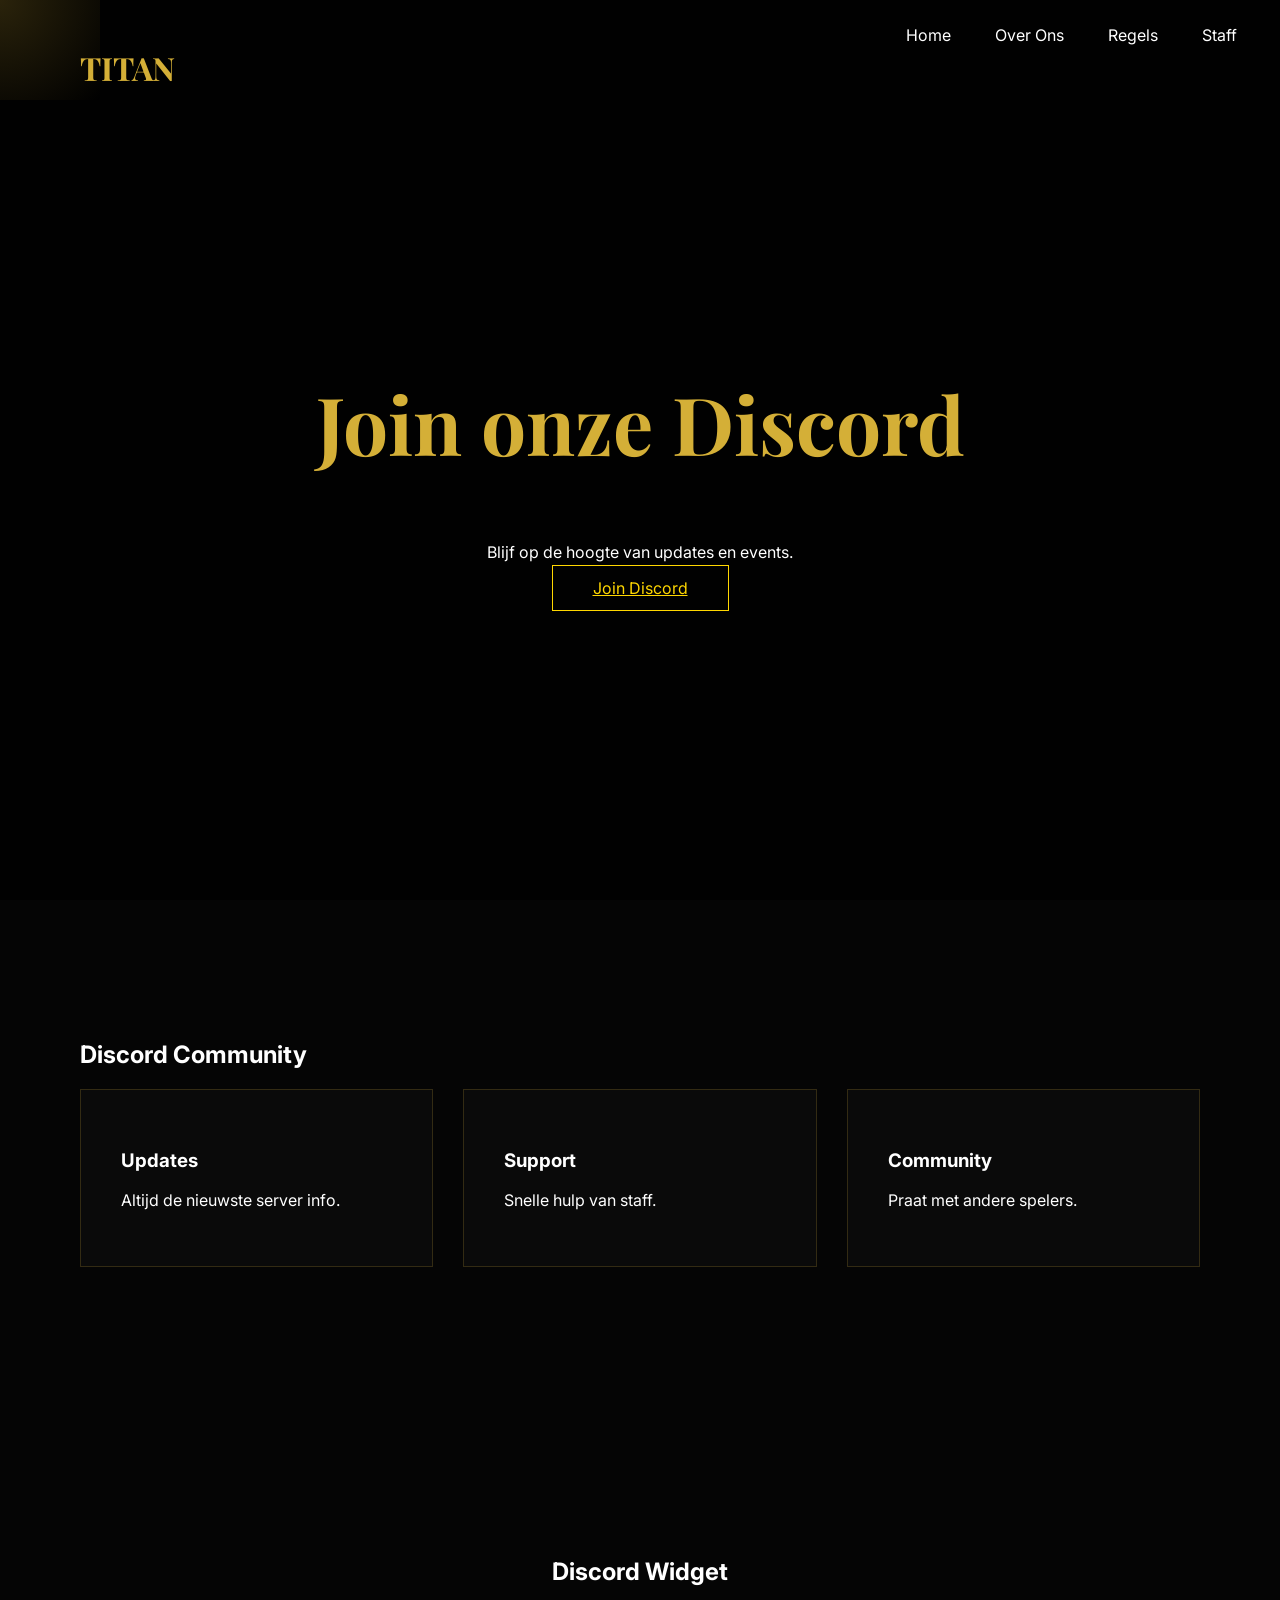
==== discord/index.html @ 6b0da8fe "Create index.html" ====
<!DOCTYPE html>
<html lang="nl">
<head>
  <meta charset="UTF-8">
  <meta name="viewport" content="width=device-width, initial-scale=1.0">
  <title>Discord - Titan Roleplay</title>

  <link rel="stylesheet" href="../css/style.css">
  <link href="https://fonts.googleapis.com/css2?family=Playfair+Display&family=Inter&display=swap" rel="stylesheet">
</head>
<body>

<div class="loader" id="loader">
  <div class="loader-text">TITAN</div>
</div>

<div class="cursor-glow"></div>

<header class="header">
  <h1>TITAN</h1>
  <nav>
    <a href="../">Home</a>
    <a href="../over-ons/">Over Ons</a>
    <a href="/regels/">Regels</a>
    <a href="../staff/">Staff</a>
    <a href="../discord/">Discord</a>
  </nav>
</header>

<section class="hero">
  <div class="overlay"></div>

  <div class="hero-content">
    <h2 class="fade-up">Join onze Discord</h2>
    <p class="fade-up">Blijf op de hoogte van updates en events.</p>

    <a href="https://discord.gg/YOUR_INVITE" target="_blank" class="btn fade-up">
      Join Discord
    </a>
  </div>
</section>

<section class="features">
  <h2 class="section-title fade-up">Discord Community</h2>

  <div class="cards">
    <div class="card fade-up">
      <h3>Updates</h3>
      <p>Altijd de nieuwste server info.</p>
    </div>

    <div class="card fade-up">
      <h3>Support</h3>
      <p>Snelle hulp van staff.</p>
    </div>

    <div class="card fade-up">
      <h3>Community</h3>
      <p>Praat met andere spelers.</p>
    </div>
  </div>
</section>

<section class="join fade-up">
  <h2>Discord Widget</h2>

  <iframe 
    src="https://discord.com/widget?id=YOUR_SERVER_ID&theme=dark"
    width="350"
    height="500"
    allowtransparency="true"
    frameborder="0">
  </iframe>

</section>

<script src="../js/script.js"></script>
</body>
</html>
---- css/style.css ----
body {
margin: 0;
font-family: 'Inter', sans-serif;
background: #050505;
color: white;
overflow-x: hidden;
}

/* LOADER */
.loader {
position: fixed;
width: 100%;
height: 100%;
background: black;
display: flex;
justify-content: center;
align-items: center;
z-index: 9999;
}

.loader-text {
color: gold;
font-size: 40px;
letter-spacing: 10px;
animation: pulse 2s infinite;
}

/* CURSOR GLOW */
.cursor-glow {
position: fixed;
width: 200px;
height: 200px;
background: radial-gradient(circle, rgba(212,175,55,0.2), transparent);
pointer-events: none;
transform: translate(-50%, -50%);
z-index: 999;
}

/* HEADER */
.header {
display: flex;
justify-content: space-between;
padding: 25px 80px;
position: absolute;
width: 100%;
z-index: 10;
}

.header h1 {
color: #d4af37;
font-family: 'Playfair Display';
}

/* NAV */
nav a {
margin: 0 20px;
color: white;
text-decoration: none;
position: relative;
}

nav a::after {
content: "";
position: absolute;
width: 0;
height: 1px;
background: gold;
bottom: -5px;
left: 0;
transition: 0.3s;
}

nav a:hover::after {
width: 100%;
}

/* HERO */
.hero {
height: 100vh;
position: relative;
display: flex;
align-items: center;
justify-content: center;
}

.bg-video {
position: absolute;
width: 100%;
height: 100%;
object-fit: cover;
}

.overlay {
position: absolute;
width: 100%;
height: 100%;
background: rgba(0,0,0,0.75);
}

.hero-content {
position: relative;
text-align: center;
}

.hero h2 {
font-size: 80px;
color: #d4af37;
font-family: 'Playfair Display';
}

/* BUTTON */
.btn {
margin-top: 20px;
padding: 12px 40px;
border: 1px solid gold;
color: gold;
background: transparent;
cursor: pointer;
transition: 0.3s;
}

.btn:hover {
background: gold;
color: black;
}

/* FEATURES */
.features {
padding: 120px 80px;
}

.cards {
display: flex;
gap: 30px;
}

.card {
flex: 1;
padding: 40px;
background: rgba(255,255,255,0.02);
border: 1px solid rgba(212,175,55,0.2);
transition: 0.3s;
}

.card:hover {
border-color: gold;
transform: translateY(-10px);
}

/* STATS */
.stats {
display: flex;
justify-content: center;
gap: 80px;
padding: 100px;
}

.stat h3 {
font-size: 50px;
color: gold;
}

/* JOIN */
.join {
text-align: center;
padding: 150px;
}

/* ANIMATIONS */
.fade-up {
opacity: 0;
transform: translateY(40px);
transition: all 1s ease;
}

.fade-up.show {
opacity: 1;
transform: translateY(0);
}
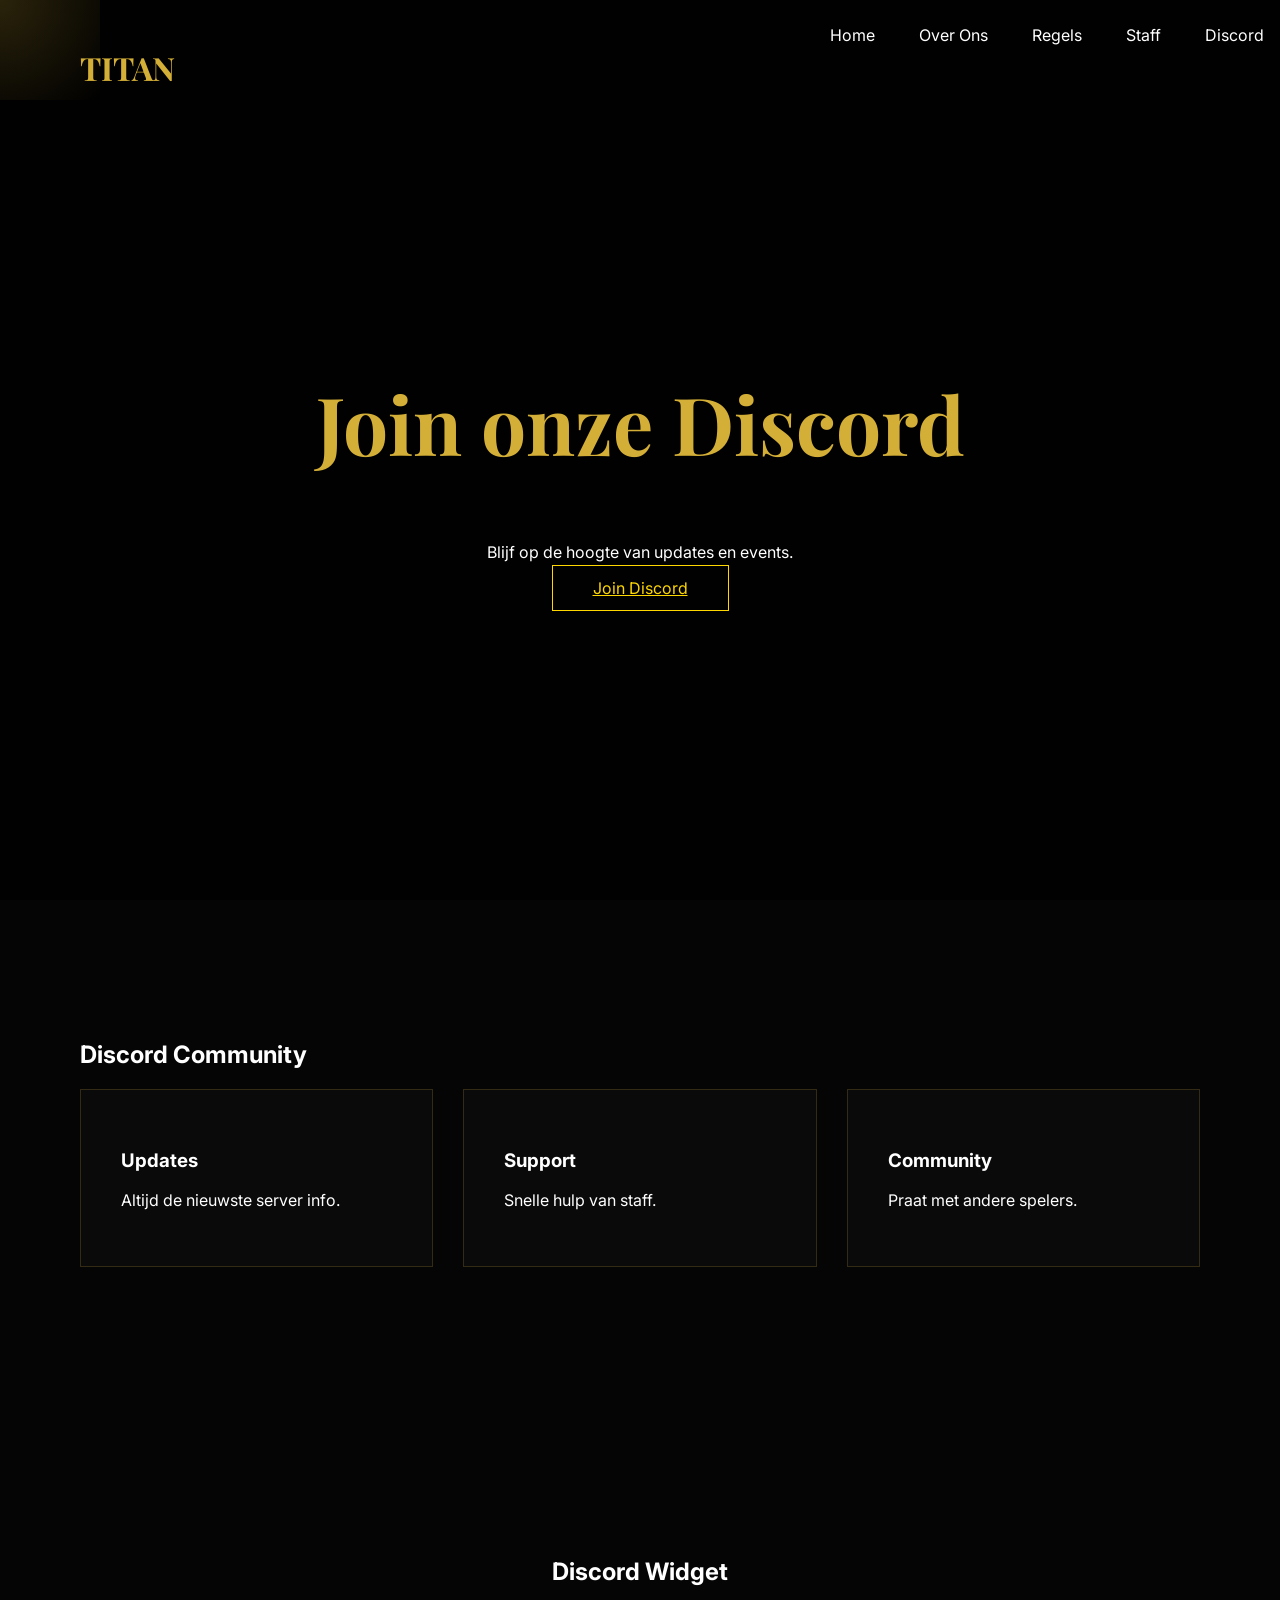
==== commit c35ea851: "Update index.html" ====
--- a/discord/index.html
+++ b/discord/index.html
@@ -21,9 +21,10 @@
   <nav>
     <a href="../">Home</a>
     <a href="../over-ons/">Over Ons</a>
-    <a href="/regels/">Regels</a>
+    <a href="../regels/">Regels</a>
     <a href="../staff/">Staff</a>
     <a href="../discord/">Discord</a>
+    <a href="#join">Join</a>
   </nav>
 </header>
 
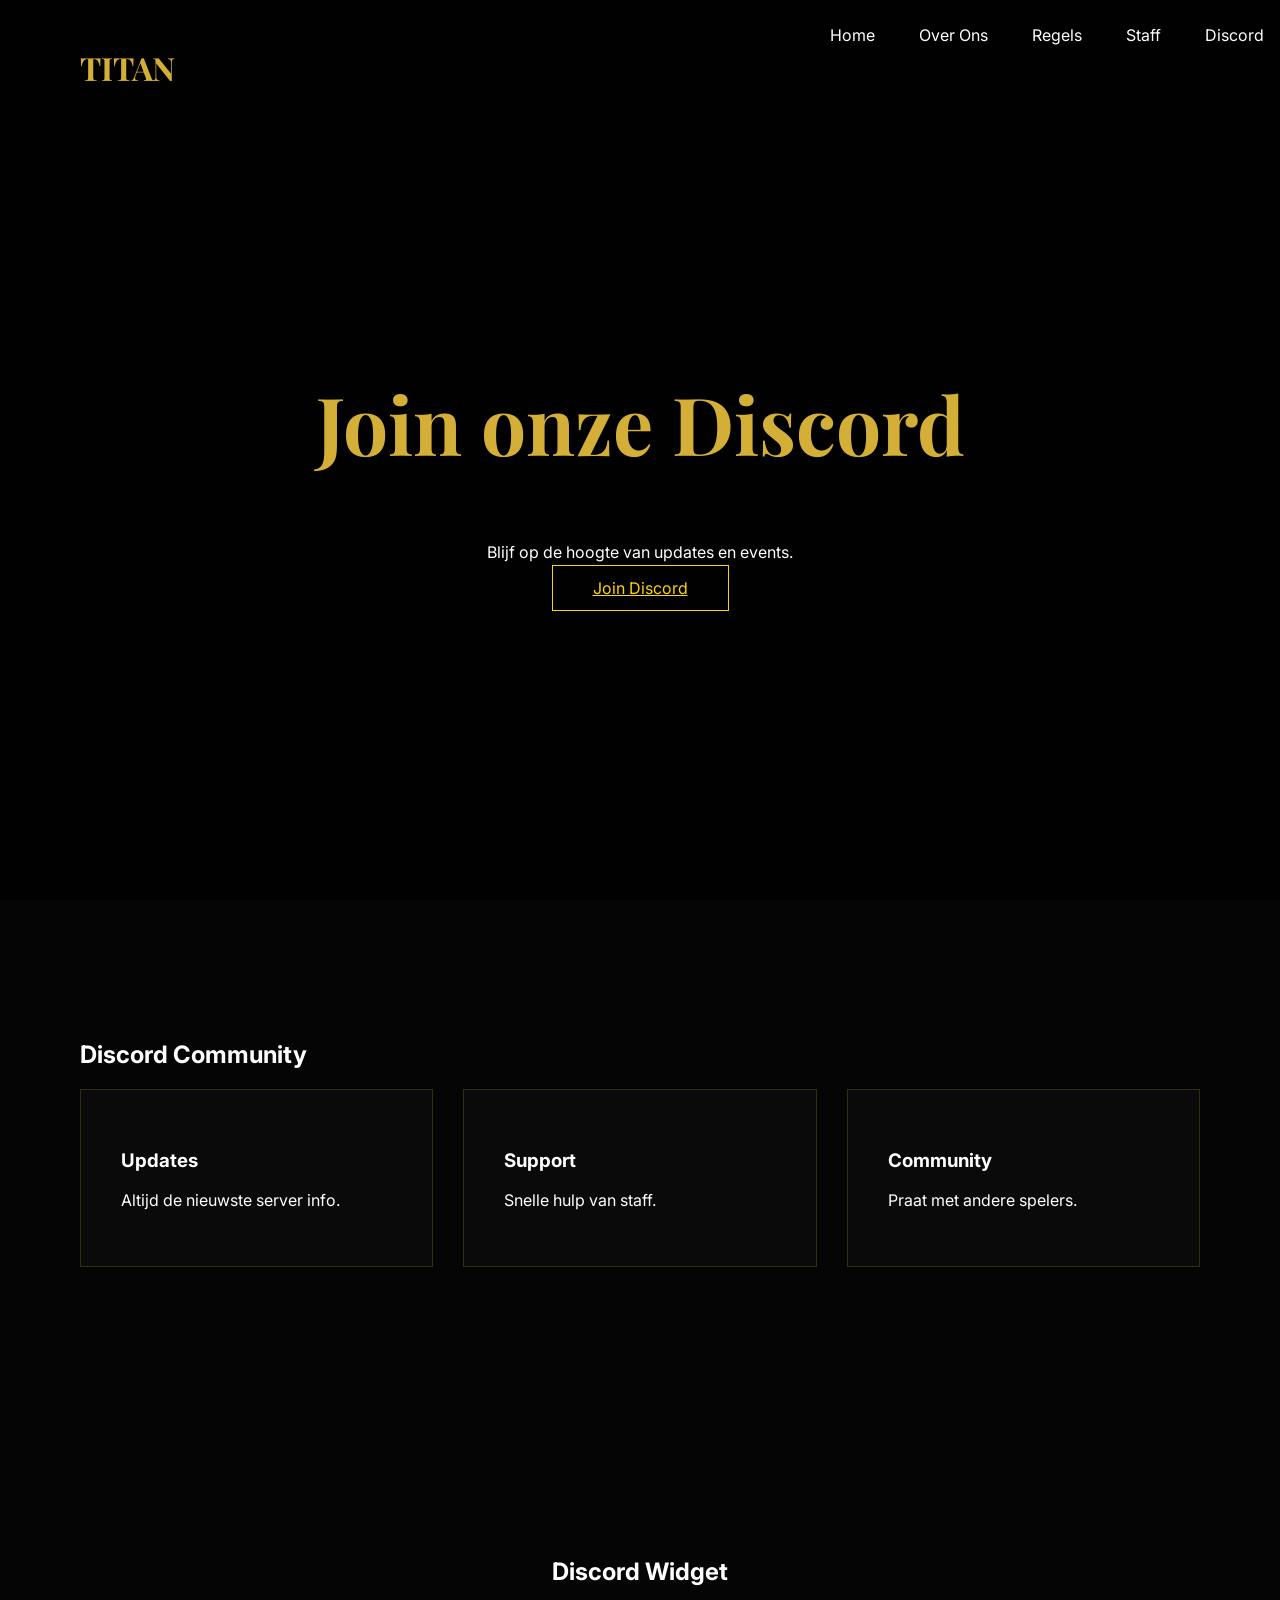
==== commit f979bd4a: "Update index.html" ====
--- a/discord/index.html
+++ b/discord/index.html
@@ -66,7 +66,7 @@
   <h2>Discord Widget</h2>
 
   <iframe 
-    src="https://discord.com/widget?id=YOUR_SERVER_ID&theme=dark"
+    src="https://discord.com/widget?id=1470861044325941331&theme=dark"
     width="350"
     height="500"
     allowtransparency="true"
--- a/css/style.css
+++ b/css/style.css
@@ -25,16 +25,6 @@
 animation: pulse 2s infinite;
 }
 
-/* CURSOR GLOW */
-.cursor-glow {
-position: fixed;
-width: 200px;
-height: 200px;
-background: radial-gradient(circle, rgba(212,175,55,0.2), transparent);
-pointer-events: none;
-transform: translate(-50%, -50%);
-z-index: 999;
-}
 
 /* HEADER */
 .header {
@@ -177,3 +167,7 @@
 opacity: 1;
 transform: translateY(0);
 }
+
+.hero {
+  background: url('https://images.unsplash.com/photo-1493238792000-8113da705763') center/cover no-repeat;
+}
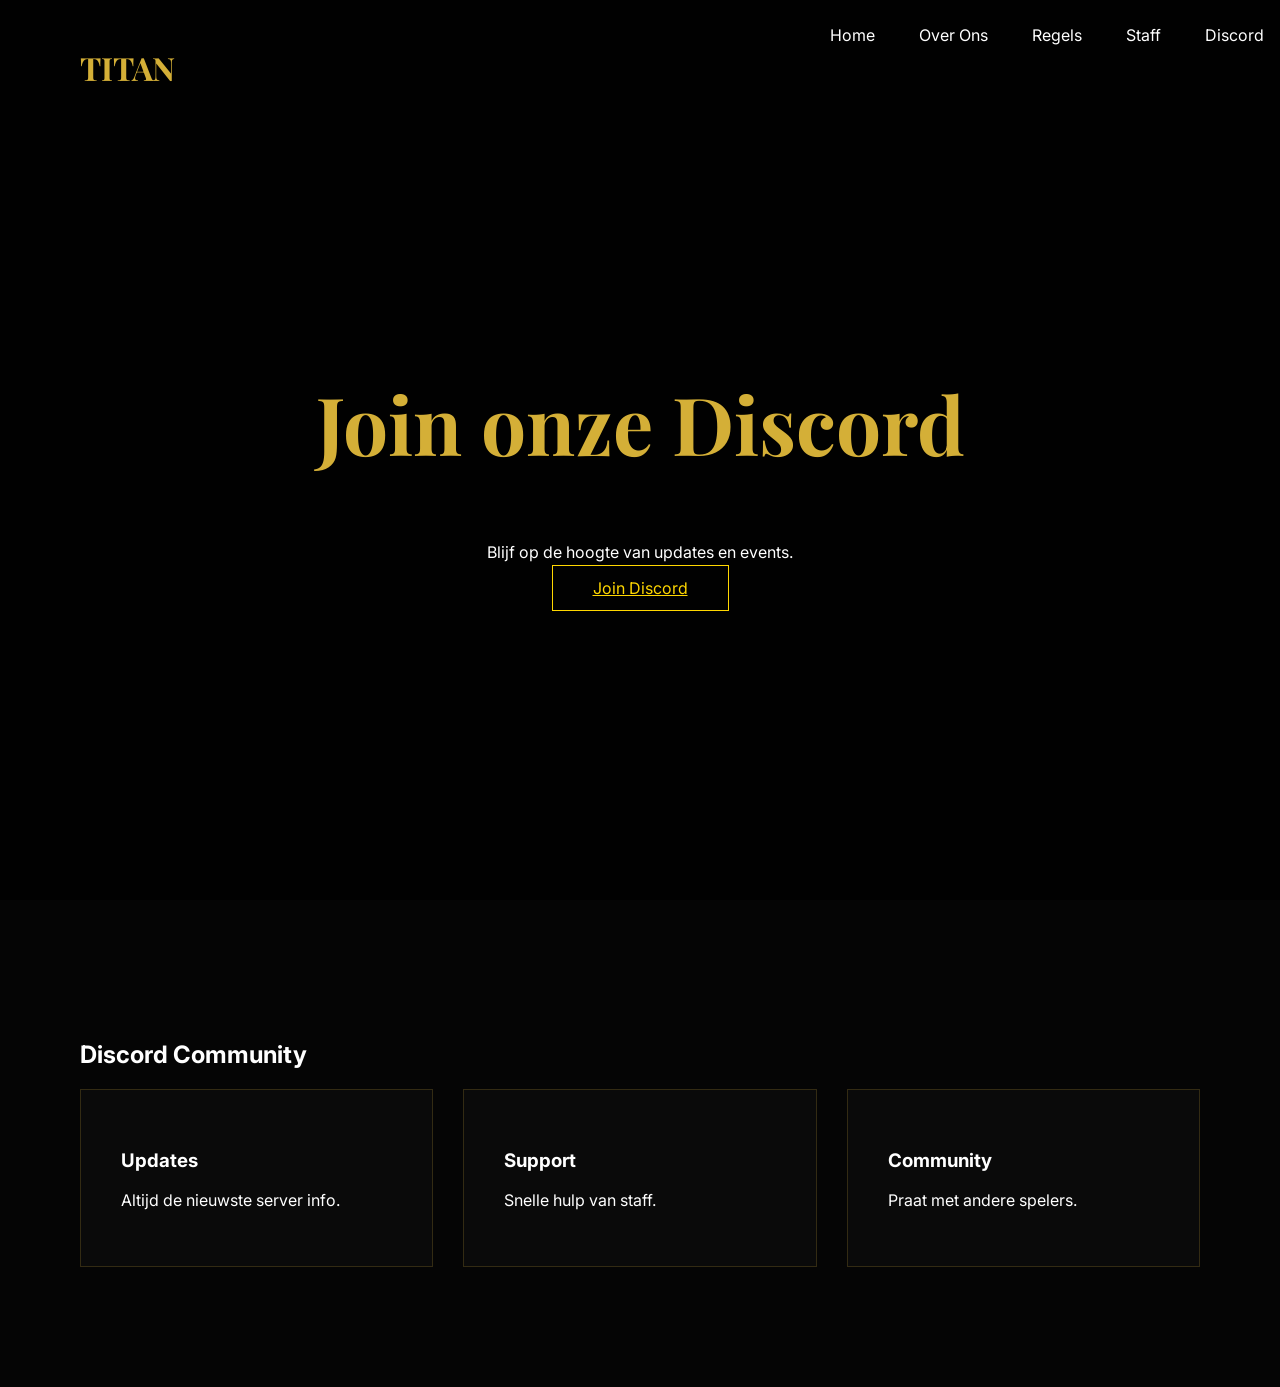
==== commit 3660510d: "Update index.html" ====
--- a/discord/index.html
+++ b/discord/index.html
@@ -62,18 +62,7 @@
   </div>
 </section>
 
-<section class="join fade-up">
-  <h2>Discord Widget</h2>
 
-  <iframe 
-    src="https://discord.com/widget?id=1470861044325941331&theme=dark"
-    width="350"
-    height="500"
-    allowtransparency="true"
-    frameborder="0">
-  </iframe>
-
-</section>
 
 <script src="../js/script.js"></script>
 </body>
